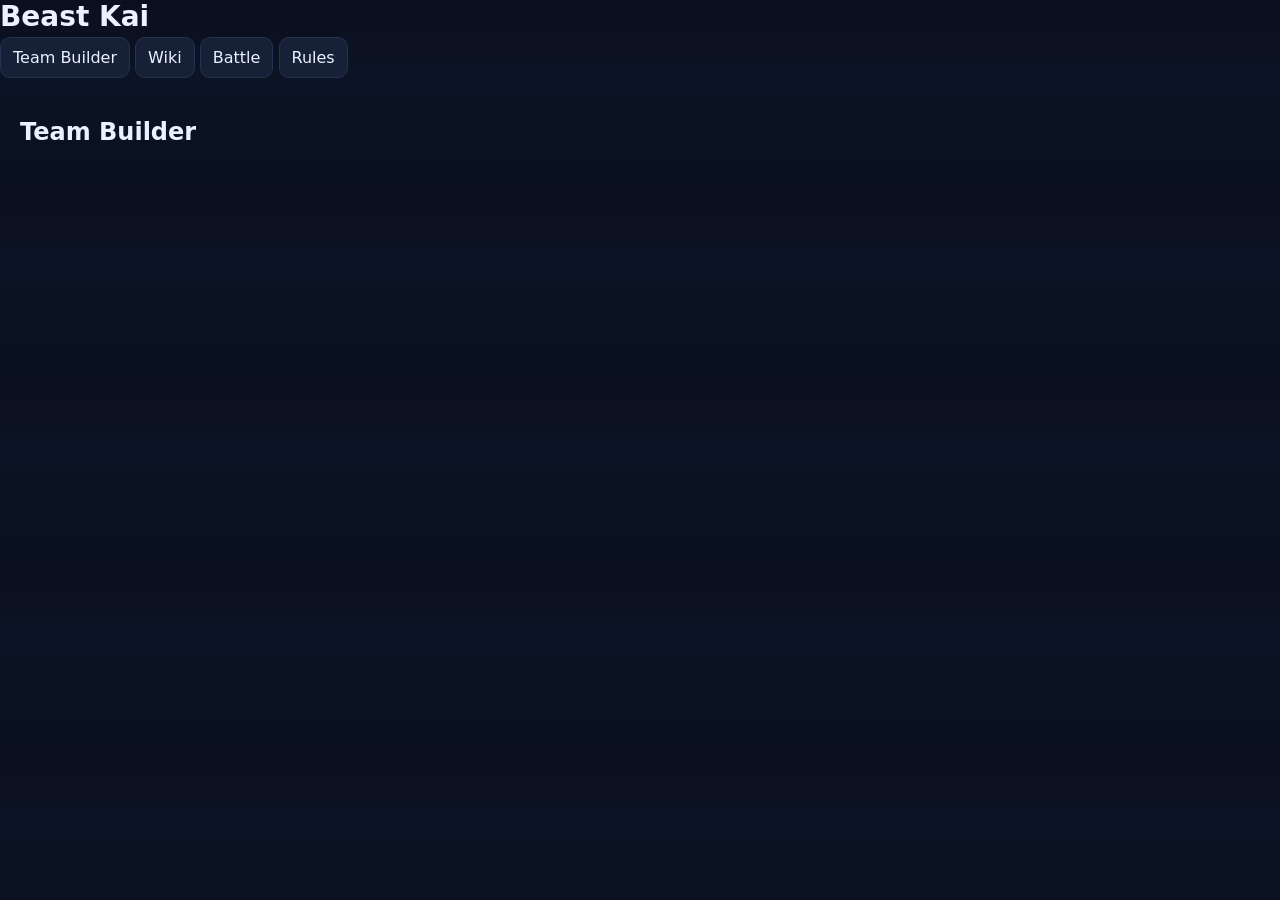
==== index.html @ a595a29f "Update index.html" ====
<!DOCTYPE html>
<html lang="en">
<head>
<meta charset="UTF-8">
<meta name="viewport" content="width=device-width, initial-scale=1.0">
<title>Beast Kai</title>

<link rel="stylesheet" href="styles.css">

</head>

<body>

<header>
<h1>Beast Kai</h1>

<nav>
<button data-tab="builder">Team Builder</button>
<button data-tab="wiki">Wiki</button>
<button data-tab="battle">Battle</button>
<button data-tab="rules">Rules</button>
</nav>

</header>

<main>

<section id="builder" class="tab">
<h2>Team Builder</h2>
<div id="builderContainer"></div>
</section>

<section id="wiki" class="tab" style="display:none;">
<h2>Wiki</h2>
<input id="wikiSearch" placeholder="Search beasts...">
<div id="wikiResults"></div>
</section>

<section id="battle" class="tab" style="display:none;">
<h2>Battle Simulator</h2>
<button id="startBattle">Start Battle</button>
<div id="battleBoard"></div>
<div id="battleLog"></div>
</section>

<section id="rules" class="tab" style="display:none;">
<h2>Game Rules</h2>
<p>Beast Kai uses permanent doubles battles.</p>
</section>

</main>

<script src="data_bundle.js"></script>
<script src="app.js"></script>

</body>
</html>
---- styles.css ----
:root{
  --bg:#0b1020;--panel:#11182b;--panel2:#162036;--text:#ebf1ff;--muted:#9fb0d2;--line:#253251;
  --accent:#6ea8ff;--good:#59d68f;--warn:#ffce6b;--bad:#ff7b7b;
}
*{box-sizing:border-box} body{margin:0;font-family:Inter,system-ui,Arial,sans-serif;background:linear-gradient(180deg,#0a0f1d,#0c1324 40%,#091120);color:var(--text)}
button,input,select,textarea{font:inherit}
.topbar{display:flex;justify-content:space-between;gap:16px;align-items:flex-start;padding:18px 20px;border-bottom:1px solid var(--line);background:rgba(6,10,20,.92);position:sticky;top:0;z-index:5;backdrop-filter:blur(10px)}
h1{margin:0 0 4px;font-size:28px}.subtitle{margin:0;color:var(--muted)}
.topbar-actions{display:flex;gap:8px;flex-wrap:wrap;justify-content:flex-end}
button,.segment{background:var(--panel2);color:var(--text);border:1px solid var(--line);border-radius:10px;padding:10px 12px;cursor:pointer}
button:hover,.segment:hover{border-color:var(--accent)}
.tabs{display:flex;gap:8px;padding:12px 20px;border-bottom:1px solid var(--line);background:#0d1426;position:sticky;top:84px;z-index:4}
.tab.active,.segment.active{background:var(--accent);color:#071121;border-color:transparent;font-weight:700}
main{padding:20px}.panel{display:none}.panel.active{display:block}
.builder-layout,.wiki-layout{display:grid;grid-template-columns:320px 1fr;gap:18px}.sidebar,.detail-card,.summary{background:var(--panel);border:1px solid var(--line);border-radius:16px;padding:16px}.search{width:100%;padding:10px 12px;border-radius:10px;border:1px solid var(--line);background:#0b1222;color:var(--text);margin:10px 0 12px}
.list{display:flex;flex-direction:column;gap:8px;max-height:70vh;overflow:auto;padding-right:2px}.list-item{padding:10px 12px;border:1px solid var(--line);border-radius:12px;background:#0d1527;cursor:pointer}.list-item:hover{border-color:var(--accent)}
.cards{display:grid;gap:16px}.two-col{grid-template-columns:repeat(2,minmax(0,1fr))}.slot-head{display:flex;justify-content:space-between;gap:12px;align-items:center;margin-bottom:12px}.slot-head h3{margin:0}.pill{display:inline-flex;align-items:center;padding:4px 8px;border-radius:999px;background:#0e1730;border:1px solid var(--line);font-size:12px;color:var(--muted);margin-right:6px;margin-bottom:6px}
.summary{margin-bottom:16px}.summary-grid,.sim-grid{display:grid;grid-template-columns:repeat(2,minmax(0,1fr));gap:16px}.metric{padding:12px;border-radius:12px;background:#0d1527;border:1px solid var(--line)}.metric strong{display:block;font-size:22px;margin-top:4px}
.field{margin-bottom:12px}.field label{display:block;font-size:13px;color:var(--muted);margin-bottom:6px}.field select,.field input,.field textarea{width:100%;padding:10px;border-radius:10px;background:#0b1222;color:var(--text);border:1px solid var(--line)}
.small{font-size:12px;color:var(--muted)} .ok{color:var(--good)} .warn{color:var(--warn)} .bad{color:var(--bad)}
.stat-grid{display:grid;grid-template-columns:repeat(4,minmax(0,1fr));gap:8px}.stat{padding:8px;border:1px solid var(--line);border-radius:10px;background:#0d1527;text-align:center}.stat b{display:block;font-size:12px;color:var(--muted)}
.detail-card h2,.detail-card h3{margin-top:0}.segmented{display:flex;gap:8px;flex-wrap:wrap;margin-bottom:10px}.wiki-layout .detail-card{min-height:70vh}
.table-wrap{overflow:auto} table{width:100%;border-collapse:collapse} th,td{padding:8px 10px;border-bottom:1px solid var(--line);text-align:center} th:first-child,td:first-child{text-align:left;position:sticky;left:0;background:var(--panel)}
.sim-toolbar{display:flex;gap:8px;flex-wrap:wrap;margin-bottom:16px}.battle-board{margin-top:16px}.hidden{display:none}
.arena{display:grid;grid-template-columns:1fr 1fr;gap:16px;margin-bottom:16px}.side{background:var(--panel);border:1px solid var(--line);border-radius:16px;padding:16px}.active-row,.bench-row{display:grid;grid-template-columns:repeat(2,minmax(0,1fr));gap:12px}.bench-row{margin-top:12px}
.combatant{padding:12px;border:1px solid var(--line);border-radius:14px;background:#0d1527}.combatant.fainted{opacity:.55}.hpbar{height:10px;border-radius:99px;background:#253251;overflow:hidden;margin:8px 0}.hpbar > span{display:block;height:100%;background:linear-gradient(90deg,#68eaa2,#f4d35e,#ff7070)}
.battle-log{max-height:420px;overflow:auto;display:flex;flex-direction:column;gap:8px}.log-entry{padding:8px 10px;background:#0d1527;border-radius:10px;border:1px solid var(--line)}
.action-box{padding:12px;border:1px solid var(--line);border-radius:12px;background:#0d1527;margin-bottom:12px}
.inline-grid{display:grid;grid-template-columns:1fr 1fr;gap:8px}
@media (max-width: 1080px){.builder-layout,.wiki-layout,.arena,.summary-grid,.sim-grid,.two-col{grid-template-columns:1fr}.tabs{top:118px}}
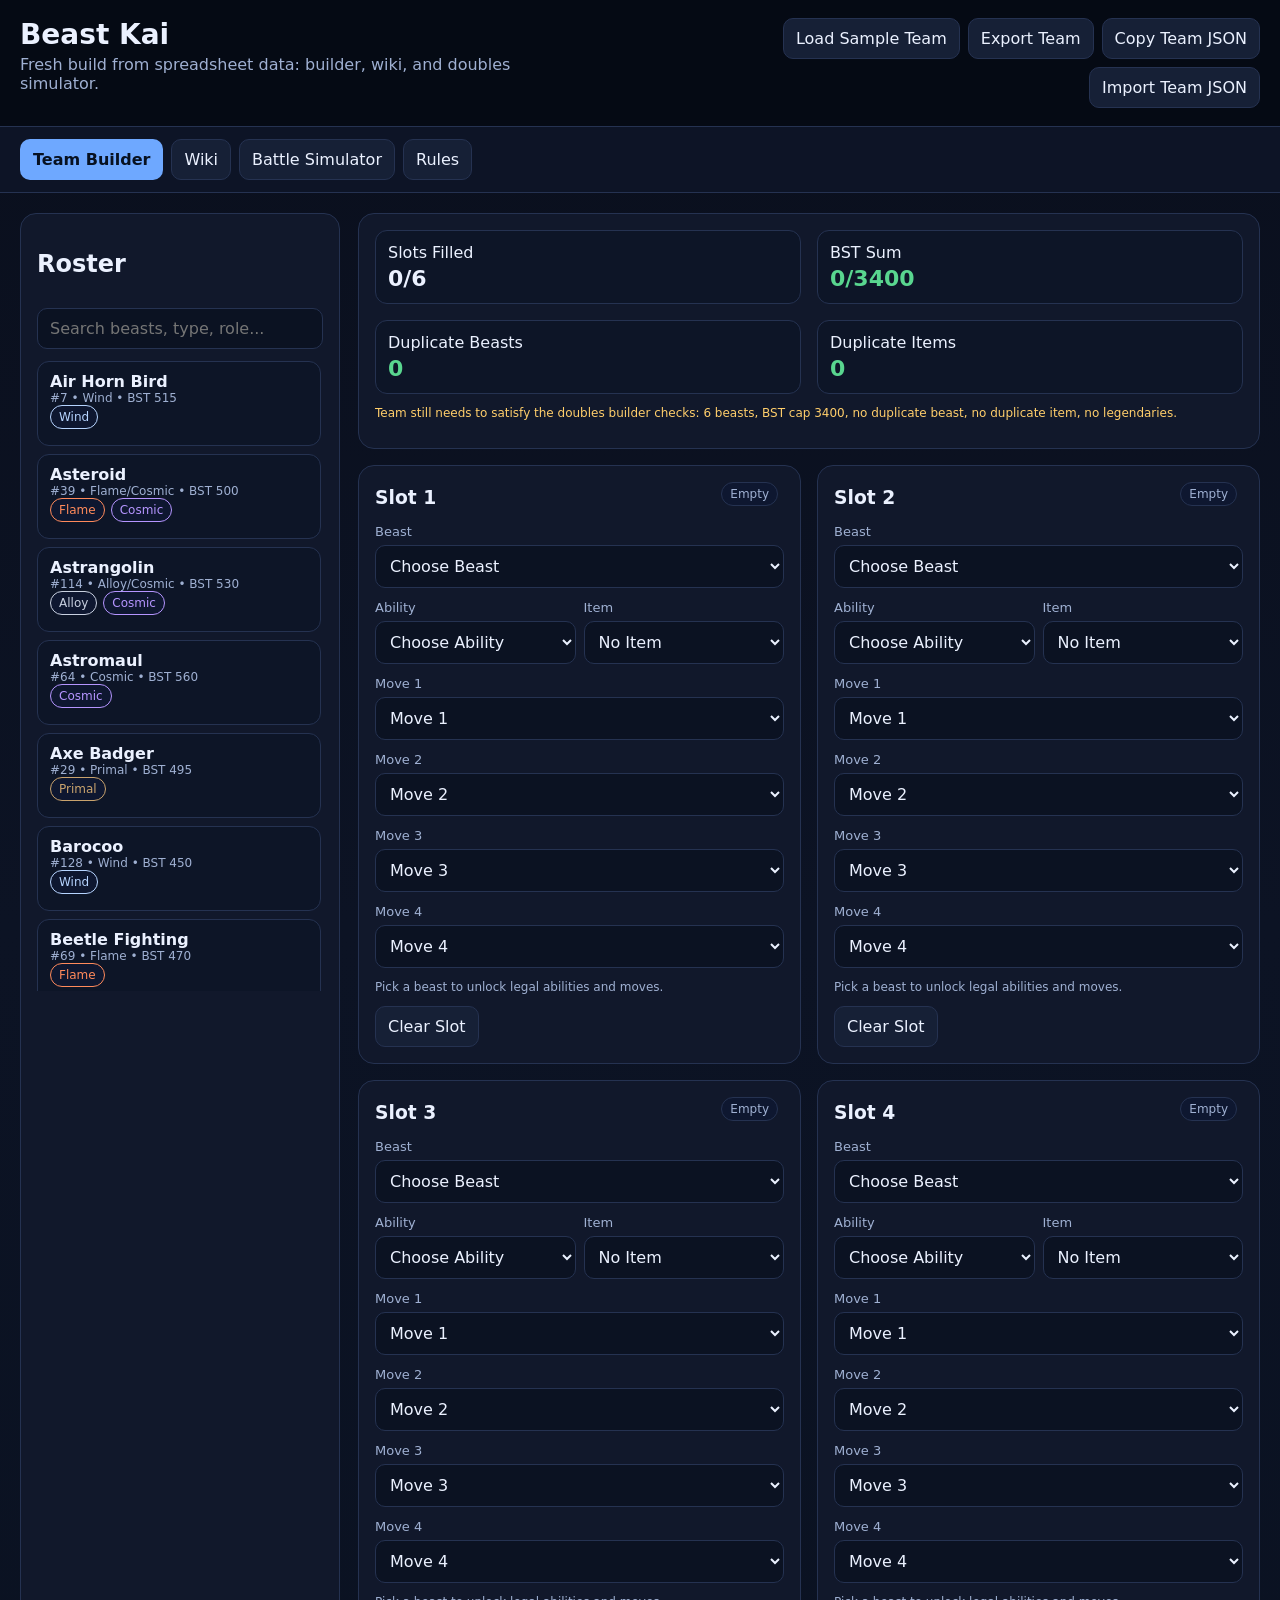
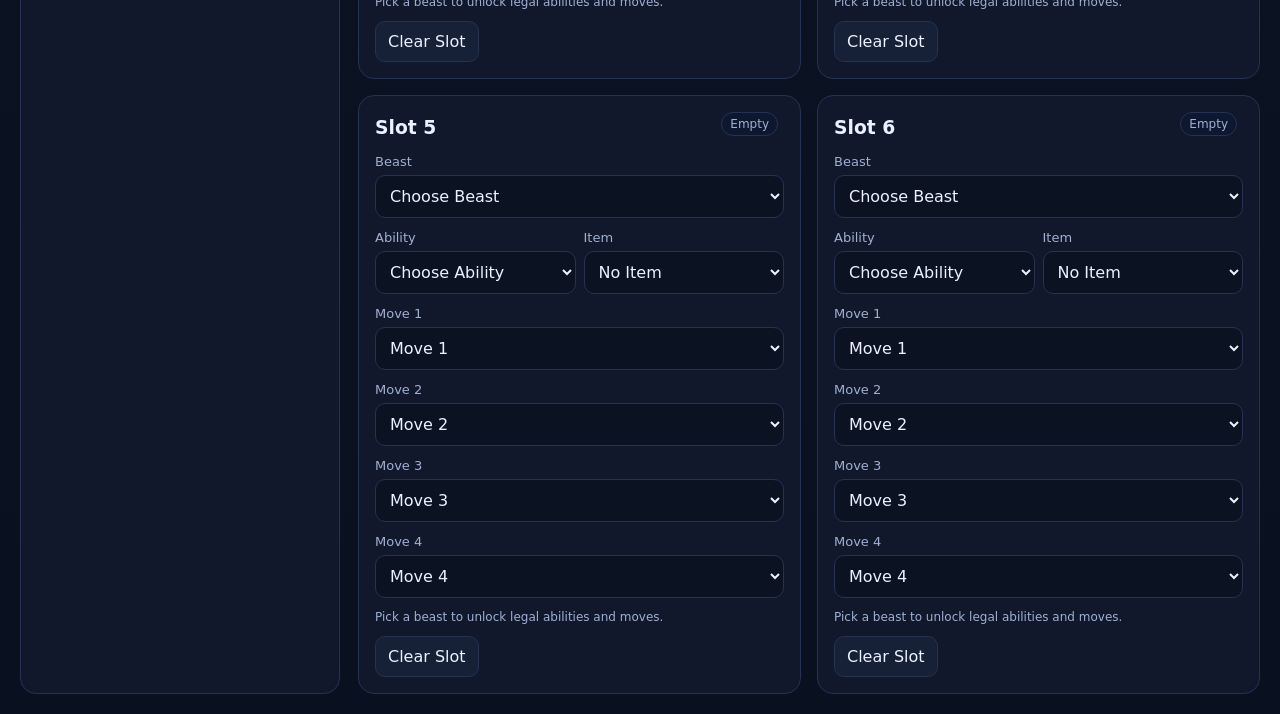
==== commit 259482e7: "Update index.html" ====
--- a/index.html
+++ b/index.html
@@ -1,57 +1,133 @@
-<!DOCTYPE html>
+<!doctype html>
 <html lang="en">
 <head>
-<meta charset="UTF-8">
-<meta name="viewport" content="width=device-width, initial-scale=1.0">
-<title>Beast Kai</title>
+  <meta charset="utf-8">
+  <meta name="viewport" content="width=device-width, initial-scale=1">
+  <title>Beast Kai</title>
+  <link rel="stylesheet" href="styles.css">
+</head>
+<body>
+  <header class="topbar">
+    <div>
+      <h1>Beast Kai</h1>
+      <p class="subtitle">Fresh build from spreadsheet data: builder, wiki, and doubles simulator.</p>
+    </div>
+    <div class="topbar-actions">
+      <button id="sampleTeamBtn">Load Sample Team</button>
+      <button id="exportTeamBtn">Export Team</button>
+      <button id="copyTeamBtn">Copy Team JSON</button>
+      <button id="importTeamBtn">Import Team JSON</button>
+    </div>
+  </header>
 
-<link rel="stylesheet" href="styles.css">
+  <nav class="tabs">
+    <button class="tab active" data-tab="builder">Team Builder</button>
+    <button class="tab" data-tab="wiki">Wiki</button>
+    <button class="tab" data-tab="sim">Battle Simulator</button>
+    <button class="tab" data-tab="rules">Rules</button>
+  </nav>
 
-</head>
+  <main>
+    <section id="builder" class="panel active">
+      <div class="builder-layout">
+        <aside class="sidebar">
+          <h2>Roster</h2>
+          <input id="builderSearch" class="search" placeholder="Search beasts, type, role...">
+          <div id="builderBeastList" class="list"></div>
+        </aside>
 
-<body>
+        <div class="content">
+          <div id="teamSummary" class="summary"></div>
+          <div id="teamSlots" class="cards two-col"></div>
+        </div>
+      </div>
+    </section>
 
-<header>
-<h1>Beast Kai</h1>
+    <section id="wiki" class="panel">
+      <div class="wiki-layout">
+        <aside class="sidebar">
+          <h2>Search Wiki</h2>
+          <input id="wikiSearch" class="search" placeholder="Search beasts, moves, abilities...">
+          <div class="segmented">
+            <button class="segment active" data-kind="all">All</button>
+            <button class="segment" data-kind="beast">Beasts</button>
+            <button class="segment" data-kind="move">Moves</button>
+            <button class="segment" data-kind="ability">Abilities</button>
+          </div>
+          <div id="wikiResults" class="list"></div>
+        </aside>
+        <article id="wikiDetail" class="detail-card"></article>
+      </div>
+    </section>
 
-<nav>
-<button data-tab="builder">Team Builder</button>
-<button data-tab="wiki">Wiki</button>
-<button data-tab="battle">Battle</button>
-<button data-tab="rules">Rules</button>
-</nav>
+    <section id="sim" class="panel">
+      <div class="sim-toolbar">
+        <button id="syncSimBtn">Use Builder Team</button>
+        <button id="randomEnemyBtn">Random Enemy Team</button>
+        <button id="startBattleBtn">Start Battle</button>
+      </div>
+      <div class="sim-grid">
+        <div class="detail-card">
+          <h2>Your Battle Team</h2>
+          <div id="playerBattlePicker"></div>
+        </div>
+        <div class="detail-card">
+          <h2>Enemy Battle Team</h2>
+          <div id="enemyBattlePicker"></div>
+        </div>
+      </div>
+      <div id="battleBoard" class="battle-board hidden">
+        <div class="arena">
+          <div class="side enemy">
+            <h3>Enemy</h3>
+            <div id="enemyActive" class="active-row"></div>
+            <div id="enemyBench" class="bench-row"></div>
+          </div>
+          <div class="side player">
+            <h3>You</h3>
+            <div id="playerActive" class="active-row"></div>
+            <div id="playerBench" class="bench-row"></div>
+          </div>
+        </div>
+        <div class="sim-grid actions-log">
+          <div class="detail-card">
+            <h2>Actions</h2>
+            <div id="battleActions"></div>
+          </div>
+          <div class="detail-card">
+            <h2>Battle Log</h2>
+            <div id="battleLog" class="battle-log"></div>
+          </div>
+        </div>
+      </div>
+    </section>
 
-</header>
+    <section id="rules" class="panel">
+      <div class="sim-grid">
+        <div class="detail-card">
+          <h2>Core Battle Rules</h2>
+          <div id="rulesList"></div>
+        </div>
+        <div class="detail-card">
+          <h2>Status + Terrain</h2>
+          <div id="statusTerrainList"></div>
+        </div>
+      </div>
+      <div class="detail-card">
+        <h2>Type Chart</h2>
+        <div class="table-wrap"><table id="typeChartTable"></table></div>
+      </div>
+    </section>
+  </main>
 
-<main>
+  <template id="teamSlotTemplate">
+    <section class="detail-card slot-card">
+      <div class="slot-head"></div>
+      <div class="slot-body"></div>
+    </section>
+  </template>
 
-<section id="builder" class="tab">
-<h2>Team Builder</h2>
-<div id="builderContainer"></div>
-</section>
-
-<section id="wiki" class="tab" style="display:none;">
-<h2>Wiki</h2>
-<input id="wikiSearch" placeholder="Search beasts...">
-<div id="wikiResults"></div>
-</section>
-
-<section id="battle" class="tab" style="display:none;">
-<h2>Battle Simulator</h2>
-<button id="startBattle">Start Battle</button>
-<div id="battleBoard"></div>
-<div id="battleLog"></div>
-</section>
-
-<section id="rules" class="tab" style="display:none;">
-<h2>Game Rules</h2>
-<p>Beast Kai uses permanent doubles battles.</p>
-</section>
-
-</main>
-
-<script src="data_bundle.js"></script>
-<script src="app.js"></script>
-
+  <script src="data_bundle.js"></script>
+  <script src="app.js"></script>
 </body>
 </html>
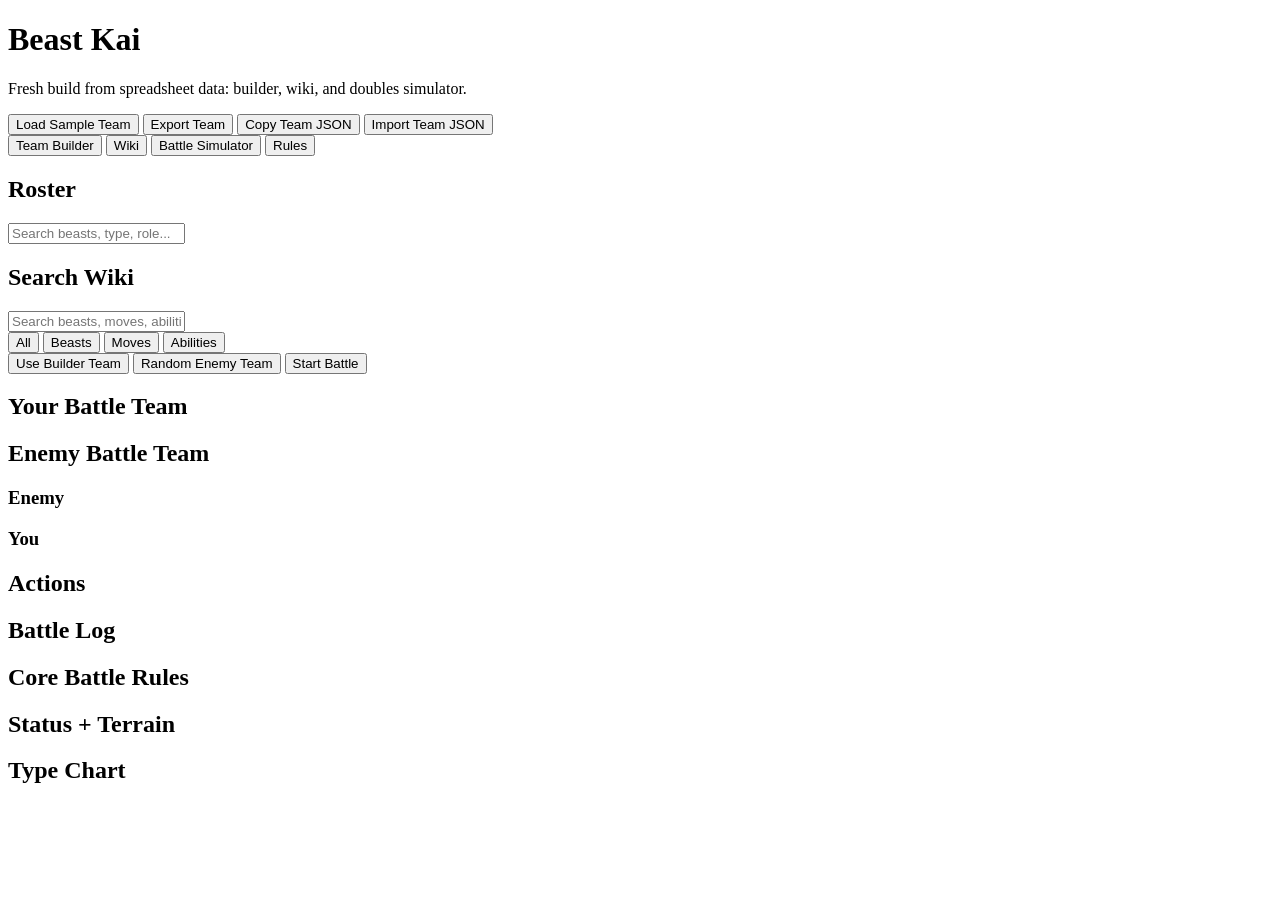
==== commit a423d97b: "Add files via upload" ====
--- a/index.html
+++ b/index.html
@@ -4,7 +4,7 @@
   <meta charset="utf-8">
   <meta name="viewport" content="width=device-width, initial-scale=1">
   <title>Beast Kai</title>
-  <link rel="stylesheet" href="styles.css">
+  <link rel="stylesheet" href="./assets/styles.css">
 </head>
 <body>
   <header class="topbar">
@@ -127,7 +127,7 @@
     </section>
   </template>
 
-  <script src="data_bundle.js"></script>
-  <script src="app.js"></script>
+  <script src="./assets/data_bundle.js"></script>
+  <script src="./assets/app.js"></script>
 </body>
 </html>
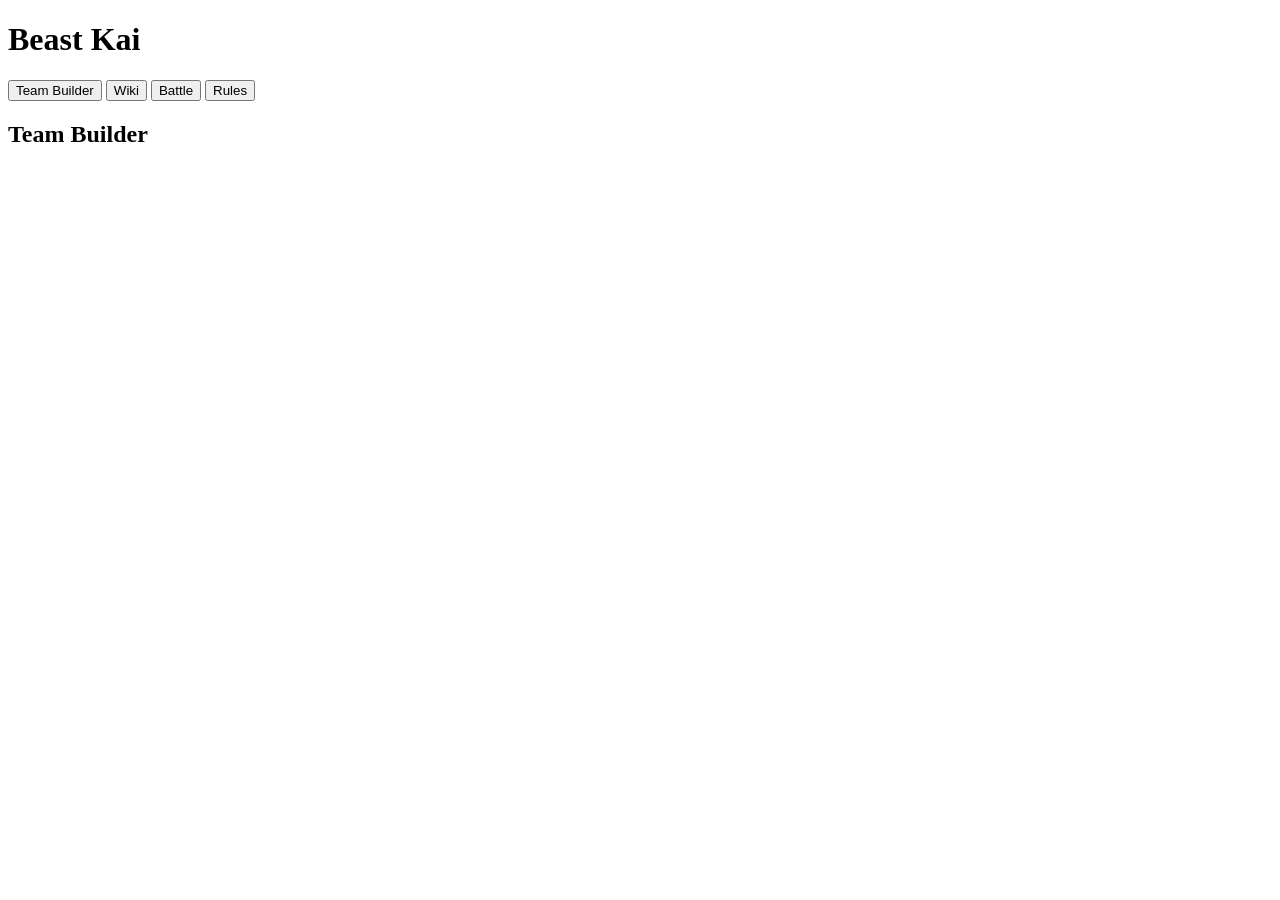
==== commit ab300a07: "Update index.html" ====
--- a/index.html
+++ b/index.html
@@ -1,133 +1,106 @@
-<!doctype html>
+<!DOCTYPE html>
 <html lang="en">
 <head>
-  <meta charset="utf-8">
-  <meta name="viewport" content="width=device-width, initial-scale=1">
-  <title>Beast Kai</title>
-  <link rel="stylesheet" href="./assets/styles.css">
+<meta charset="UTF-8">
+<meta name="viewport" content="width=device-width, initial-scale=1.0">
+<title>Beast Kai</title>
+
+<link rel="stylesheet" href="assets/styles.css">
+
 </head>
+
 <body>
-  <header class="topbar">
-    <div>
-      <h1>Beast Kai</h1>
-      <p class="subtitle">Fresh build from spreadsheet data: builder, wiki, and doubles simulator.</p>
-    </div>
-    <div class="topbar-actions">
-      <button id="sampleTeamBtn">Load Sample Team</button>
-      <button id="exportTeamBtn">Export Team</button>
-      <button id="copyTeamBtn">Copy Team JSON</button>
-      <button id="importTeamBtn">Import Team JSON</button>
-    </div>
-  </header>
 
-  <nav class="tabs">
-    <button class="tab active" data-tab="builder">Team Builder</button>
-    <button class="tab" data-tab="wiki">Wiki</button>
-    <button class="tab" data-tab="sim">Battle Simulator</button>
-    <button class="tab" data-tab="rules">Rules</button>
-  </nav>
+<header>
+<h1>Beast Kai</h1>
 
-  <main>
-    <section id="builder" class="panel active">
-      <div class="builder-layout">
-        <aside class="sidebar">
-          <h2>Roster</h2>
-          <input id="builderSearch" class="search" placeholder="Search beasts, type, role...">
-          <div id="builderBeastList" class="list"></div>
-        </aside>
+<nav>
+<button data-tab="builder">Team Builder</button>
+<button data-tab="wiki">Wiki</button>
+<button data-tab="battle">Battle</button>
+<button data-tab="rules">Rules</button>
+</nav>
 
-        <div class="content">
-          <div id="teamSummary" class="summary"></div>
-          <div id="teamSlots" class="cards two-col"></div>
-        </div>
-      </div>
-    </section>
+</header>
 
-    <section id="wiki" class="panel">
-      <div class="wiki-layout">
-        <aside class="sidebar">
-          <h2>Search Wiki</h2>
-          <input id="wikiSearch" class="search" placeholder="Search beasts, moves, abilities...">
-          <div class="segmented">
-            <button class="segment active" data-kind="all">All</button>
-            <button class="segment" data-kind="beast">Beasts</button>
-            <button class="segment" data-kind="move">Moves</button>
-            <button class="segment" data-kind="ability">Abilities</button>
-          </div>
-          <div id="wikiResults" class="list"></div>
-        </aside>
-        <article id="wikiDetail" class="detail-card"></article>
-      </div>
-    </section>
+<main>
 
-    <section id="sim" class="panel">
-      <div class="sim-toolbar">
-        <button id="syncSimBtn">Use Builder Team</button>
-        <button id="randomEnemyBtn">Random Enemy Team</button>
-        <button id="startBattleBtn">Start Battle</button>
-      </div>
-      <div class="sim-grid">
-        <div class="detail-card">
-          <h2>Your Battle Team</h2>
-          <div id="playerBattlePicker"></div>
-        </div>
-        <div class="detail-card">
-          <h2>Enemy Battle Team</h2>
-          <div id="enemyBattlePicker"></div>
-        </div>
-      </div>
-      <div id="battleBoard" class="battle-board hidden">
-        <div class="arena">
-          <div class="side enemy">
-            <h3>Enemy</h3>
-            <div id="enemyActive" class="active-row"></div>
-            <div id="enemyBench" class="bench-row"></div>
-          </div>
-          <div class="side player">
-            <h3>You</h3>
-            <div id="playerActive" class="active-row"></div>
-            <div id="playerBench" class="bench-row"></div>
-          </div>
-        </div>
-        <div class="sim-grid actions-log">
-          <div class="detail-card">
-            <h2>Actions</h2>
-            <div id="battleActions"></div>
-          </div>
-          <div class="detail-card">
-            <h2>Battle Log</h2>
-            <div id="battleLog" class="battle-log"></div>
-          </div>
-        </div>
-      </div>
-    </section>
+<!-- TEAM BUILDER -->
+<section id="builder" class="tab">
+<h2>Team Builder</h2>
+<div id="builderContainer"></div>
+</section>
 
-    <section id="rules" class="panel">
-      <div class="sim-grid">
-        <div class="detail-card">
-          <h2>Core Battle Rules</h2>
-          <div id="rulesList"></div>
-        </div>
-        <div class="detail-card">
-          <h2>Status + Terrain</h2>
-          <div id="statusTerrainList"></div>
-        </div>
-      </div>
-      <div class="detail-card">
-        <h2>Type Chart</h2>
-        <div class="table-wrap"><table id="typeChartTable"></table></div>
-      </div>
-    </section>
-  </main>
+<!-- WIKI -->
+<section id="wiki" class="tab" style="display:none;">
+<h2>Wiki</h2>
+<input id="wikiSearch" placeholder="Search beasts...">
+<div id="wikiResults"></div>
+</section>
 
-  <template id="teamSlotTemplate">
-    <section class="detail-card slot-card">
-      <div class="slot-head"></div>
-      <div class="slot-body"></div>
-    </section>
-  </template>
+<!-- BATTLE -->
+<section id="battle" class="tab" style="display:none;">
+<h2>Battle Simulator</h2>
+<button id="startBattle">Start Battle</button>
 
-  <script src="./assets/data_bundle.js"></script>
-  <script src="./assets/app.js"></script>
+<div id="battleBoard"></div>
+
+<div id="battleControls">
+<button id="attackBtn">Attack</button>
+<button id="swapBtn">Swap</button>
+<button id="blockBtn">Block</button>
+</div>
+
+<div id="battleLog"></div>
+</section>
+
+<!-- RULES -->
+<section id="rules" class="tab" style="display:none;">
+<h2>Rules</h2>
+
+<p><strong>Battle Format:</strong> Double Battles</p>
+<p><strong>Level:</strong> 50</p>
+
+<h3>HP Formula</h3>
+<p>HP = 100 + (Health Stat × 3)</p>
+
+<h3>Damage Formula</h3>
+<p>
+Damage = ((((24 + Level) × Move Power × Atk Stat) / (32 × Def Stat)) + 8)
+× Targets × Weather × STAB × Type × Other × Random
+</p>
+
+<h3>Accuracy</h3>
+<ul>
+<li>AC ≥ 110 → always hits</li>
+<li>Otherwise: Move AC × (100 / Target Evasion)</li>
+<li>Min 35% / Max 100%</li>
+</ul>
+
+<h3>Core Mechanics</h3>
+<ul>
+<li>Blocking reduces damage (not negates)</li>
+<li>Switching happens at end of turn</li>
+<li>Terrains override each other</li>
+<li>Dual-type moves multiply effectiveness (max 4×)</li>
+</ul>
+
+</section>
+
+</main>
+
+<script src="assets/data_bundle.js"></script>
+<script src="assets/app.js"></script>
+
+<script>
+// Tab switching
+document.querySelectorAll("nav button").forEach(btn => {
+  btn.addEventListener("click", () => {
+    document.querySelectorAll(".tab").forEach(tab => tab.style.display = "none");
+    document.getElementById(btn.dataset.tab).style.display = "block";
+  });
+});
+</script>
+
 </body>
 </html>
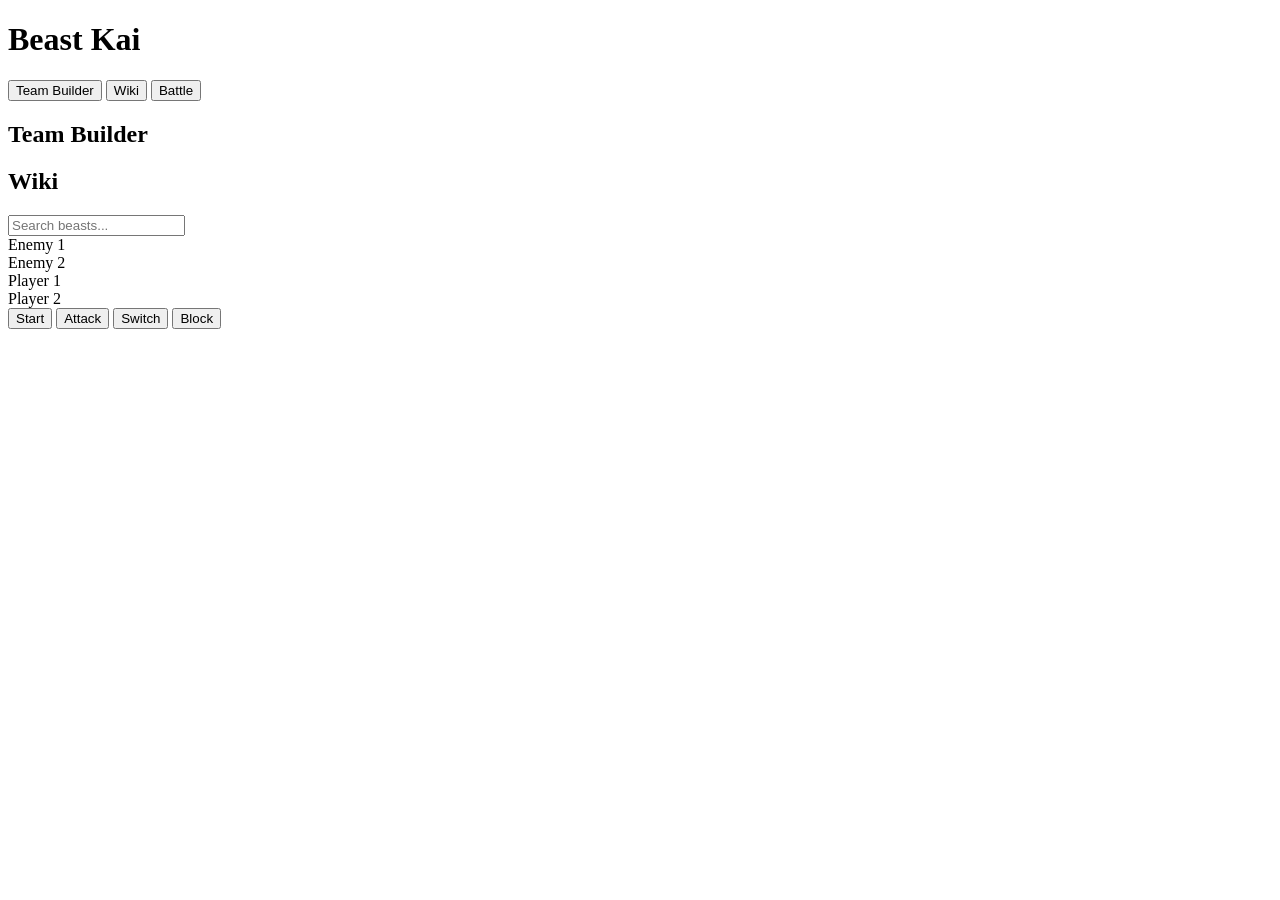
==== commit 73662c41: "Update index.html" ====
--- a/index.html
+++ b/index.html
@@ -11,94 +11,88 @@
 
 <body>
 
-<header>
-<h1>Beast Kai</h1>
+<div class="app">
 
-<nav>
-<button data-tab="builder">Team Builder</button>
-<button data-tab="wiki">Wiki</button>
-<button data-tab="battle">Battle</button>
-<button data-tab="rules">Rules</button>
-</nav>
-
+<header class="topbar">
+  <h1>Beast Kai</h1>
 </header>
 
-<main>
+<div class="layout">
 
-<!-- TEAM BUILDER -->
+<!-- LEFT PANEL -->
+<div class="sidebar">
+  <button data-tab="builder">Team Builder</button>
+  <button data-tab="wiki">Wiki</button>
+  <button data-tab="battle">Battle</button>
+</div>
+
+<!-- MAIN PANEL -->
+<div class="main">
+
+<!-- BUILDER -->
 <section id="builder" class="tab">
-<h2>Team Builder</h2>
-<div id="builderContainer"></div>
+  <h2>Team Builder</h2>
+  <div id="builderContainer"></div>
 </section>
 
 <!-- WIKI -->
-<section id="wiki" class="tab" style="display:none;">
-<h2>Wiki</h2>
-<input id="wikiSearch" placeholder="Search beasts...">
-<div id="wikiResults"></div>
+<section id="wiki" class="tab hidden">
+  <h2>Wiki</h2>
+  <input id="wikiSearch" placeholder="Search beasts...">
+  <div id="wikiResults"></div>
 </section>
 
 <!-- BATTLE -->
-<section id="battle" class="tab" style="display:none;">
-<h2>Battle Simulator</h2>
-<button id="startBattle">Start Battle</button>
+<section id="battle" class="tab hidden">
 
-<div id="battleBoard"></div>
+<div class="battle-layout">
 
-<div id="battleControls">
-<button id="attackBtn">Attack</button>
-<button id="swapBtn">Swap</button>
-<button id="blockBtn">Block</button>
+  <!-- FIELD -->
+  <div class="battlefield">
+
+    <div class="side enemy">
+      <div class="beast-slot">Enemy 1</div>
+      <div class="beast-slot">Enemy 2</div>
+    </div>
+
+    <div class="side player">
+      <div class="beast-slot">Player 1</div>
+      <div class="beast-slot">Player 2</div>
+    </div>
+
+  </div>
+
+  <!-- RIGHT PANEL -->
+  <div class="battle-ui">
+
+    <div class="controls">
+      <button id="startBattle">Start</button>
+      <button id="attackBtn">Attack</button>
+      <button id="swapBtn">Switch</button>
+      <button id="blockBtn">Block</button>
+    </div>
+
+    <div id="battleLog" class="log"></div>
+
+  </div>
+
 </div>
-
-<div id="battleLog"></div>
-</section>
-
-<!-- RULES -->
-<section id="rules" class="tab" style="display:none;">
-<h2>Rules</h2>
-
-<p><strong>Battle Format:</strong> Double Battles</p>
-<p><strong>Level:</strong> 50</p>
-
-<h3>HP Formula</h3>
-<p>HP = 100 + (Health Stat × 3)</p>
-
-<h3>Damage Formula</h3>
-<p>
-Damage = ((((24 + Level) × Move Power × Atk Stat) / (32 × Def Stat)) + 8)
-× Targets × Weather × STAB × Type × Other × Random
-</p>
-
-<h3>Accuracy</h3>
-<ul>
-<li>AC ≥ 110 → always hits</li>
-<li>Otherwise: Move AC × (100 / Target Evasion)</li>
-<li>Min 35% / Max 100%</li>
-</ul>
-
-<h3>Core Mechanics</h3>
-<ul>
-<li>Blocking reduces damage (not negates)</li>
-<li>Switching happens at end of turn</li>
-<li>Terrains override each other</li>
-<li>Dual-type moves multiply effectiveness (max 4×)</li>
-</ul>
 
 </section>
 
-</main>
+</div>
+</div>
+</div>
 
 <script src="assets/data_bundle.js"></script>
 <script src="assets/app.js"></script>
 
 <script>
-// Tab switching
-document.querySelectorAll("nav button").forEach(btn => {
-  btn.addEventListener("click", () => {
-    document.querySelectorAll(".tab").forEach(tab => tab.style.display = "none");
-    document.getElementById(btn.dataset.tab).style.display = "block";
-  });
+document.querySelectorAll(".sidebar button").forEach(btn => {
+  btn.onclick = () => {
+    document.querySelectorAll(".tab").forEach(t => t.classList.add("hidden"));
+    document.getElementById(btn.dataset.tab).classList.remove("hidden");
+  };
 });
 </script>
 
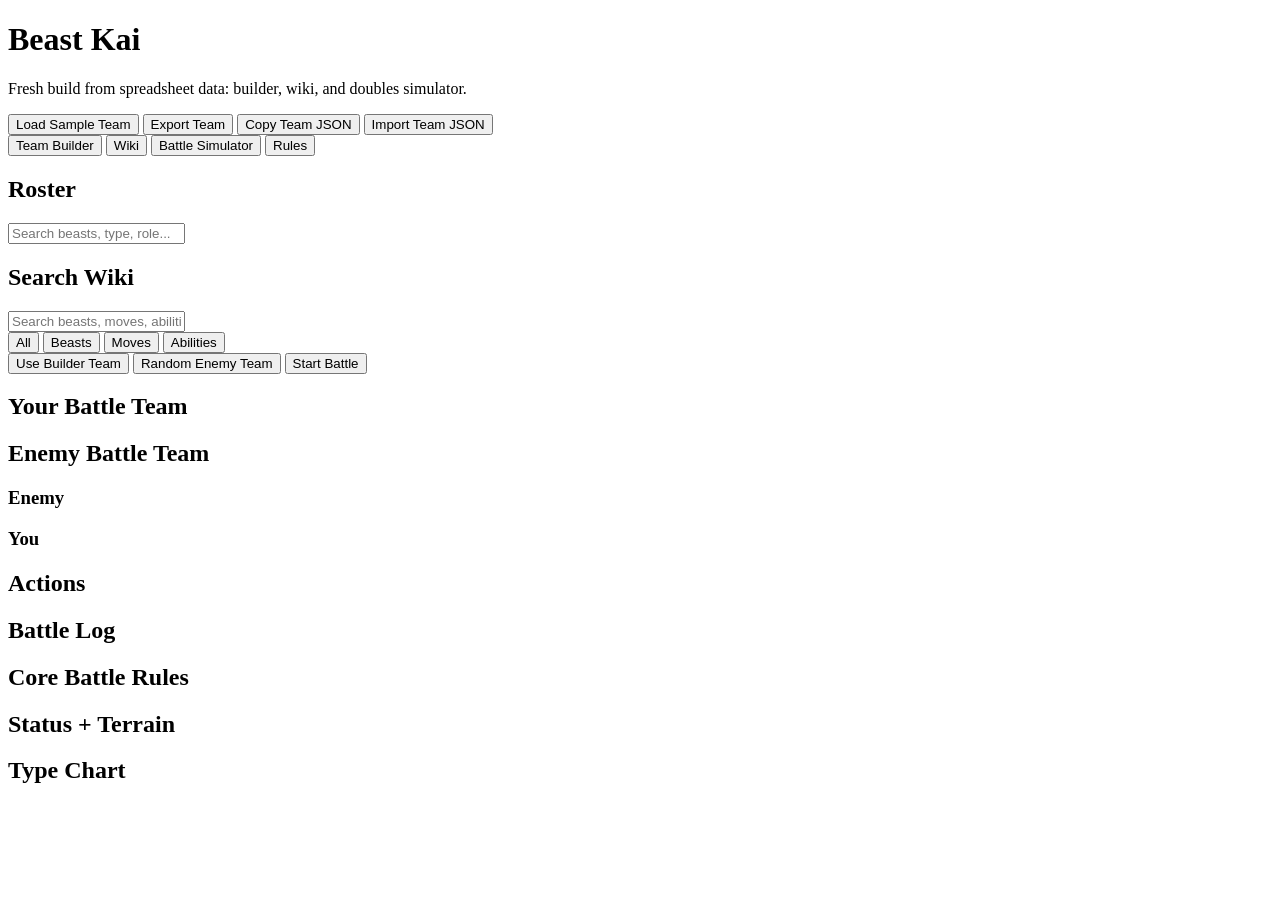
==== commit 24e216ab: "Add files via upload" ====
--- a/index.html
+++ b/index.html
@@ -1,100 +1,133 @@
-<!DOCTYPE html>
+<!doctype html>
 <html lang="en">
 <head>
-<meta charset="UTF-8">
-<meta name="viewport" content="width=device-width, initial-scale=1.0">
-<title>Beast Kai</title>
+  <meta charset="utf-8">
+  <meta name="viewport" content="width=device-width, initial-scale=1">
+  <title>Beast Kai</title>
+  <link rel="stylesheet" href="assets/styles.css">
+</head>
+<body>
+  <header class="topbar">
+    <div>
+      <h1>Beast Kai</h1>
+      <p class="subtitle">Fresh build from spreadsheet data: builder, wiki, and doubles simulator.</p>
+    </div>
+    <div class="topbar-actions">
+      <button id="sampleTeamBtn">Load Sample Team</button>
+      <button id="exportTeamBtn">Export Team</button>
+      <button id="copyTeamBtn">Copy Team JSON</button>
+      <button id="importTeamBtn">Import Team JSON</button>
+    </div>
+  </header>
 
-<link rel="stylesheet" href="assets/styles.css">
+  <nav class="tabs">
+    <button class="tab active" data-tab="builder">Team Builder</button>
+    <button class="tab" data-tab="wiki">Wiki</button>
+    <button class="tab" data-tab="sim">Battle Simulator</button>
+    <button class="tab" data-tab="rules">Rules</button>
+  </nav>
 
-</head>
+  <main>
+    <section id="builder" class="panel active">
+      <div class="builder-layout">
+        <aside class="sidebar">
+          <h2>Roster</h2>
+          <input id="builderSearch" class="search" placeholder="Search beasts, type, role...">
+          <div id="builderBeastList" class="list"></div>
+        </aside>
 
-<body>
+        <div class="content">
+          <div id="teamSummary" class="summary"></div>
+          <div id="teamSlots" class="cards two-col"></div>
+        </div>
+      </div>
+    </section>
 
-<div class="app">
+    <section id="wiki" class="panel">
+      <div class="wiki-layout">
+        <aside class="sidebar">
+          <h2>Search Wiki</h2>
+          <input id="wikiSearch" class="search" placeholder="Search beasts, moves, abilities...">
+          <div class="segmented">
+            <button class="segment active" data-kind="all">All</button>
+            <button class="segment" data-kind="beast">Beasts</button>
+            <button class="segment" data-kind="move">Moves</button>
+            <button class="segment" data-kind="ability">Abilities</button>
+          </div>
+          <div id="wikiResults" class="list"></div>
+        </aside>
+        <article id="wikiDetail" class="detail-card"></article>
+      </div>
+    </section>
 
-<header class="topbar">
-  <h1>Beast Kai</h1>
-</header>
+    <section id="sim" class="panel">
+      <div class="sim-toolbar">
+        <button id="syncSimBtn">Use Builder Team</button>
+        <button id="randomEnemyBtn">Random Enemy Team</button>
+        <button id="startBattleBtn">Start Battle</button>
+      </div>
+      <div class="sim-grid">
+        <div class="detail-card">
+          <h2>Your Battle Team</h2>
+          <div id="playerBattlePicker"></div>
+        </div>
+        <div class="detail-card">
+          <h2>Enemy Battle Team</h2>
+          <div id="enemyBattlePicker"></div>
+        </div>
+      </div>
+      <div id="battleBoard" class="battle-board hidden">
+        <div class="arena">
+          <div class="side enemy">
+            <h3>Enemy</h3>
+            <div id="enemyActive" class="active-row"></div>
+            <div id="enemyBench" class="bench-row"></div>
+          </div>
+          <div class="side player">
+            <h3>You</h3>
+            <div id="playerActive" class="active-row"></div>
+            <div id="playerBench" class="bench-row"></div>
+          </div>
+        </div>
+        <div class="sim-grid actions-log">
+          <div class="detail-card">
+            <h2>Actions</h2>
+            <div id="battleActions"></div>
+          </div>
+          <div class="detail-card">
+            <h2>Battle Log</h2>
+            <div id="battleLog" class="battle-log"></div>
+          </div>
+        </div>
+      </div>
+    </section>
 
-<div class="layout">
+    <section id="rules" class="panel">
+      <div class="sim-grid">
+        <div class="detail-card">
+          <h2>Core Battle Rules</h2>
+          <div id="rulesList"></div>
+        </div>
+        <div class="detail-card">
+          <h2>Status + Terrain</h2>
+          <div id="statusTerrainList"></div>
+        </div>
+      </div>
+      <div class="detail-card">
+        <h2>Type Chart</h2>
+        <div class="table-wrap"><table id="typeChartTable"></table></div>
+      </div>
+    </section>
+  </main>
 
-<!-- LEFT PANEL -->
-<div class="sidebar">
-  <button data-tab="builder">Team Builder</button>
-  <button data-tab="wiki">Wiki</button>
-  <button data-tab="battle">Battle</button>
-</div>
+  <template id="teamSlotTemplate">
+    <section class="detail-card slot-card">
+      <div class="slot-head"></div>
+      <div class="slot-body"></div>
+    </section>
+  </template>
 
-<!-- MAIN PANEL -->
-<div class="main">
-
-<!-- BUILDER -->
-<section id="builder" class="tab">
-  <h2>Team Builder</h2>
-  <div id="builderContainer"></div>
-</section>
-
-<!-- WIKI -->
-<section id="wiki" class="tab hidden">
-  <h2>Wiki</h2>
-  <input id="wikiSearch" placeholder="Search beasts...">
-  <div id="wikiResults"></div>
-</section>
-
-<!-- BATTLE -->
-<section id="battle" class="tab hidden">
-
-<div class="battle-layout">
-
-  <!-- FIELD -->
-  <div class="battlefield">
-
-    <div class="side enemy">
-      <div class="beast-slot">Enemy 1</div>
-      <div class="beast-slot">Enemy 2</div>
-    </div>
-
-    <div class="side player">
-      <div class="beast-slot">Player 1</div>
-      <div class="beast-slot">Player 2</div>
-    </div>
-
-  </div>
-
-  <!-- RIGHT PANEL -->
-  <div class="battle-ui">
-
-    <div class="controls">
-      <button id="startBattle">Start</button>
-      <button id="attackBtn">Attack</button>
-      <button id="swapBtn">Switch</button>
-      <button id="blockBtn">Block</button>
-    </div>
-
-    <div id="battleLog" class="log"></div>
-
-  </div>
-
-</div>
-
-</section>
-
-</div>
-</div>
-</div>
-
-<script src="assets/data_bundle.js"></script>
-<script src="assets/app.js"></script>
-
-<script>
-document.querySelectorAll(".sidebar button").forEach(btn => {
-  btn.onclick = () => {
-    document.querySelectorAll(".tab").forEach(t => t.classList.add("hidden"));
-    document.getElementById(btn.dataset.tab).classList.remove("hidden");
-  };
-});
-</script>
-
+  <script src="assets/data_bundle.js"></script>
+  <script src="assets/app.js"></script>
 </body>
 </html>
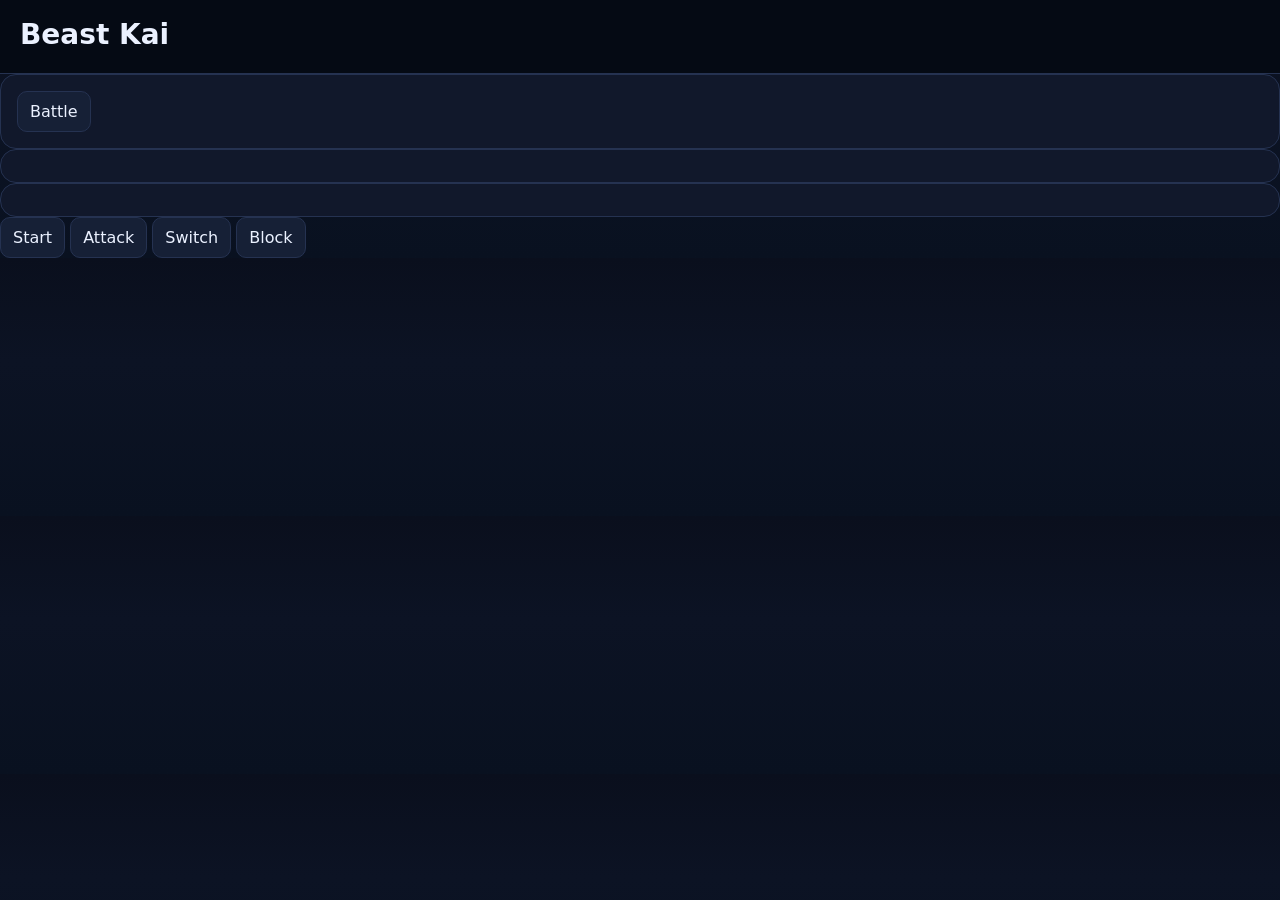
==== commit b15afa7c: "Update index.html" ====
--- a/index.html
+++ b/index.html
@@ -1,133 +1,74 @@
-<!doctype html>
+<!DOCTYPE html>
 <html lang="en">
 <head>
-  <meta charset="utf-8">
-  <meta name="viewport" content="width=device-width, initial-scale=1">
-  <title>Beast Kai</title>
-  <link rel="stylesheet" href="assets/styles.css">
+<meta charset="UTF-8">
+<meta name="viewport" content="width=device-width, initial-scale=1.0">
+<title>Beast Kai</title>
+
+<link rel="stylesheet" href="styles.css">
 </head>
+
 <body>
-  <header class="topbar">
-    <div>
-      <h1>Beast Kai</h1>
-      <p class="subtitle">Fresh build from spreadsheet data: builder, wiki, and doubles simulator.</p>
+
+<div class="app">
+
+<header class="topbar">
+  <h1>Beast Kai</h1>
+</header>
+
+<div class="layout">
+
+<!-- LEFT PANEL -->
+<div class="sidebar">
+  <button data-tab="battle">Battle</button>
+</div>
+
+<!-- MAIN -->
+<div class="main">
+
+<section id="battle" class="tab">
+
+<div class="battle-layout">
+
+  <!-- FIELD -->
+  <div class="battlefield">
+
+    <div class="side enemy">
+      <div id="enemy1" class="beast-slot"></div>
+      <div id="enemy2" class="beast-slot"></div>
     </div>
-    <div class="topbar-actions">
-      <button id="sampleTeamBtn">Load Sample Team</button>
-      <button id="exportTeamBtn">Export Team</button>
-      <button id="copyTeamBtn">Copy Team JSON</button>
-      <button id="importTeamBtn">Import Team JSON</button>
+
+    <div class="side player">
+      <div id="player1" class="beast-slot"></div>
+      <div id="player2" class="beast-slot"></div>
     </div>
-  </header>
 
-  <nav class="tabs">
-    <button class="tab active" data-tab="builder">Team Builder</button>
-    <button class="tab" data-tab="wiki">Wiki</button>
-    <button class="tab" data-tab="sim">Battle Simulator</button>
-    <button class="tab" data-tab="rules">Rules</button>
-  </nav>
+  </div>
 
-  <main>
-    <section id="builder" class="panel active">
-      <div class="builder-layout">
-        <aside class="sidebar">
-          <h2>Roster</h2>
-          <input id="builderSearch" class="search" placeholder="Search beasts, type, role...">
-          <div id="builderBeastList" class="list"></div>
-        </aside>
+  <!-- RIGHT PANEL -->
+  <div class="battle-ui">
 
-        <div class="content">
-          <div id="teamSummary" class="summary"></div>
-          <div id="teamSlots" class="cards two-col"></div>
-        </div>
-      </div>
-    </section>
+    <div class="controls">
+      <button id="startBattle">Start</button>
+      <button id="attackBtn">Attack</button>
+      <button id="swapBtn">Switch</button>
+      <button id="blockBtn">Block</button>
+    </div>
 
-    <section id="wiki" class="panel">
-      <div class="wiki-layout">
-        <aside class="sidebar">
-          <h2>Search Wiki</h2>
-          <input id="wikiSearch" class="search" placeholder="Search beasts, moves, abilities...">
-          <div class="segmented">
-            <button class="segment active" data-kind="all">All</button>
-            <button class="segment" data-kind="beast">Beasts</button>
-            <button class="segment" data-kind="move">Moves</button>
-            <button class="segment" data-kind="ability">Abilities</button>
-          </div>
-          <div id="wikiResults" class="list"></div>
-        </aside>
-        <article id="wikiDetail" class="detail-card"></article>
-      </div>
-    </section>
+    <div id="battleLog" class="log"></div>
 
-    <section id="sim" class="panel">
-      <div class="sim-toolbar">
-        <button id="syncSimBtn">Use Builder Team</button>
-        <button id="randomEnemyBtn">Random Enemy Team</button>
-        <button id="startBattleBtn">Start Battle</button>
-      </div>
-      <div class="sim-grid">
-        <div class="detail-card">
-          <h2>Your Battle Team</h2>
-          <div id="playerBattlePicker"></div>
-        </div>
-        <div class="detail-card">
-          <h2>Enemy Battle Team</h2>
-          <div id="enemyBattlePicker"></div>
-        </div>
-      </div>
-      <div id="battleBoard" class="battle-board hidden">
-        <div class="arena">
-          <div class="side enemy">
-            <h3>Enemy</h3>
-            <div id="enemyActive" class="active-row"></div>
-            <div id="enemyBench" class="bench-row"></div>
-          </div>
-          <div class="side player">
-            <h3>You</h3>
-            <div id="playerActive" class="active-row"></div>
-            <div id="playerBench" class="bench-row"></div>
-          </div>
-        </div>
-        <div class="sim-grid actions-log">
-          <div class="detail-card">
-            <h2>Actions</h2>
-            <div id="battleActions"></div>
-          </div>
-          <div class="detail-card">
-            <h2>Battle Log</h2>
-            <div id="battleLog" class="battle-log"></div>
-          </div>
-        </div>
-      </div>
-    </section>
+  </div>
 
-    <section id="rules" class="panel">
-      <div class="sim-grid">
-        <div class="detail-card">
-          <h2>Core Battle Rules</h2>
-          <div id="rulesList"></div>
-        </div>
-        <div class="detail-card">
-          <h2>Status + Terrain</h2>
-          <div id="statusTerrainList"></div>
-        </div>
-      </div>
-      <div class="detail-card">
-        <h2>Type Chart</h2>
-        <div class="table-wrap"><table id="typeChartTable"></table></div>
-      </div>
-    </section>
-  </main>
+</div>
 
-  <template id="teamSlotTemplate">
-    <section class="detail-card slot-card">
-      <div class="slot-head"></div>
-      <div class="slot-body"></div>
-    </section>
-  </template>
+</section>
 
-  <script src="assets/data_bundle.js"></script>
-  <script src="assets/app.js"></script>
+</div>
+</div>
+</div>
+
+<script src="data_bundle.js"></script>
+<script src="app.js"></script>
+
 </body>
 </html>
--- a/styles.css
+++ b/styles.css
@@ -0,0 +1,30 @@
+:root{
+  --bg:#0b1020;--panel:#11182b;--panel2:#162036;--text:#ebf1ff;--muted:#9fb0d2;--line:#253251;
+  --accent:#6ea8ff;--good:#59d68f;--warn:#ffce6b;--bad:#ff7b7b;
+}
+*{box-sizing:border-box} body{margin:0;font-family:Inter,system-ui,Arial,sans-serif;background:linear-gradient(180deg,#0a0f1d,#0c1324 40%,#091120);color:var(--text)}
+button,input,select,textarea{font:inherit}
+.topbar{display:flex;justify-content:space-between;gap:16px;align-items:flex-start;padding:18px 20px;border-bottom:1px solid var(--line);background:rgba(6,10,20,.92);position:sticky;top:0;z-index:5;backdrop-filter:blur(10px)}
+h1{margin:0 0 4px;font-size:28px}.subtitle{margin:0;color:var(--muted)}
+.topbar-actions{display:flex;gap:8px;flex-wrap:wrap;justify-content:flex-end}
+button,.segment{background:var(--panel2);color:var(--text);border:1px solid var(--line);border-radius:10px;padding:10px 12px;cursor:pointer}
+button:hover,.segment:hover{border-color:var(--accent)}
+.tabs{display:flex;gap:8px;padding:12px 20px;border-bottom:1px solid var(--line);background:#0d1426;position:sticky;top:84px;z-index:4}
+.tab.active,.segment.active{background:var(--accent);color:#071121;border-color:transparent;font-weight:700}
+main{padding:20px}.panel{display:none}.panel.active{display:block}
+.builder-layout,.wiki-layout{display:grid;grid-template-columns:320px 1fr;gap:18px}.sidebar,.detail-card,.summary{background:var(--panel);border:1px solid var(--line);border-radius:16px;padding:16px}.search{width:100%;padding:10px 12px;border-radius:10px;border:1px solid var(--line);background:#0b1222;color:var(--text);margin:10px 0 12px}
+.list{display:flex;flex-direction:column;gap:8px;max-height:70vh;overflow:auto;padding-right:2px}.list-item{padding:10px 12px;border:1px solid var(--line);border-radius:12px;background:#0d1527;cursor:pointer}.list-item:hover{border-color:var(--accent)}
+.cards{display:grid;gap:16px}.two-col{grid-template-columns:repeat(2,minmax(0,1fr))}.slot-head{display:flex;justify-content:space-between;gap:12px;align-items:center;margin-bottom:12px}.slot-head h3{margin:0}.pill{display:inline-flex;align-items:center;padding:4px 8px;border-radius:999px;background:#0e1730;border:1px solid var(--line);font-size:12px;color:var(--muted);margin-right:6px;margin-bottom:6px}
+.summary{margin-bottom:16px}.summary-grid,.sim-grid{display:grid;grid-template-columns:repeat(2,minmax(0,1fr));gap:16px}.metric{padding:12px;border-radius:12px;background:#0d1527;border:1px solid var(--line)}.metric strong{display:block;font-size:22px;margin-top:4px}
+.field{margin-bottom:12px}.field label{display:block;font-size:13px;color:var(--muted);margin-bottom:6px}.field select,.field input,.field textarea{width:100%;padding:10px;border-radius:10px;background:#0b1222;color:var(--text);border:1px solid var(--line)}
+.small{font-size:12px;color:var(--muted)} .ok{color:var(--good)} .warn{color:var(--warn)} .bad{color:var(--bad)}
+.stat-grid{display:grid;grid-template-columns:repeat(4,minmax(0,1fr));gap:8px}.stat{padding:8px;border:1px solid var(--line);border-radius:10px;background:#0d1527;text-align:center}.stat b{display:block;font-size:12px;color:var(--muted)}
+.detail-card h2,.detail-card h3{margin-top:0}.segmented{display:flex;gap:8px;flex-wrap:wrap;margin-bottom:10px}.wiki-layout .detail-card{min-height:70vh}
+.table-wrap{overflow:auto} table{width:100%;border-collapse:collapse} th,td{padding:8px 10px;border-bottom:1px solid var(--line);text-align:center} th:first-child,td:first-child{text-align:left;position:sticky;left:0;background:var(--panel)}
+.sim-toolbar{display:flex;gap:8px;flex-wrap:wrap;margin-bottom:16px}.battle-board{margin-top:16px}.hidden{display:none}
+.arena{display:grid;grid-template-columns:1fr 1fr;gap:16px;margin-bottom:16px}.side{background:var(--panel);border:1px solid var(--line);border-radius:16px;padding:16px}.active-row,.bench-row{display:grid;grid-template-columns:repeat(2,minmax(0,1fr));gap:12px}.bench-row{margin-top:12px}
+.combatant{padding:12px;border:1px solid var(--line);border-radius:14px;background:#0d1527}.combatant.fainted{opacity:.55}.hpbar{height:10px;border-radius:99px;background:#253251;overflow:hidden;margin:8px 0}.hpbar > span{display:block;height:100%;background:linear-gradient(90deg,#68eaa2,#f4d35e,#ff7070)}
+.battle-log{max-height:420px;overflow:auto;display:flex;flex-direction:column;gap:8px}.log-entry{padding:8px 10px;background:#0d1527;border-radius:10px;border:1px solid var(--line)}
+.action-box{padding:12px;border:1px solid var(--line);border-radius:12px;background:#0d1527;margin-bottom:12px}
+.inline-grid{display:grid;grid-template-columns:1fr 1fr;gap:8px}
+@media (max-width: 1080px){.builder-layout,.wiki-layout,.arena,.summary-grid,.sim-grid,.two-col{grid-template-columns:1fr}.tabs{top:118px}}
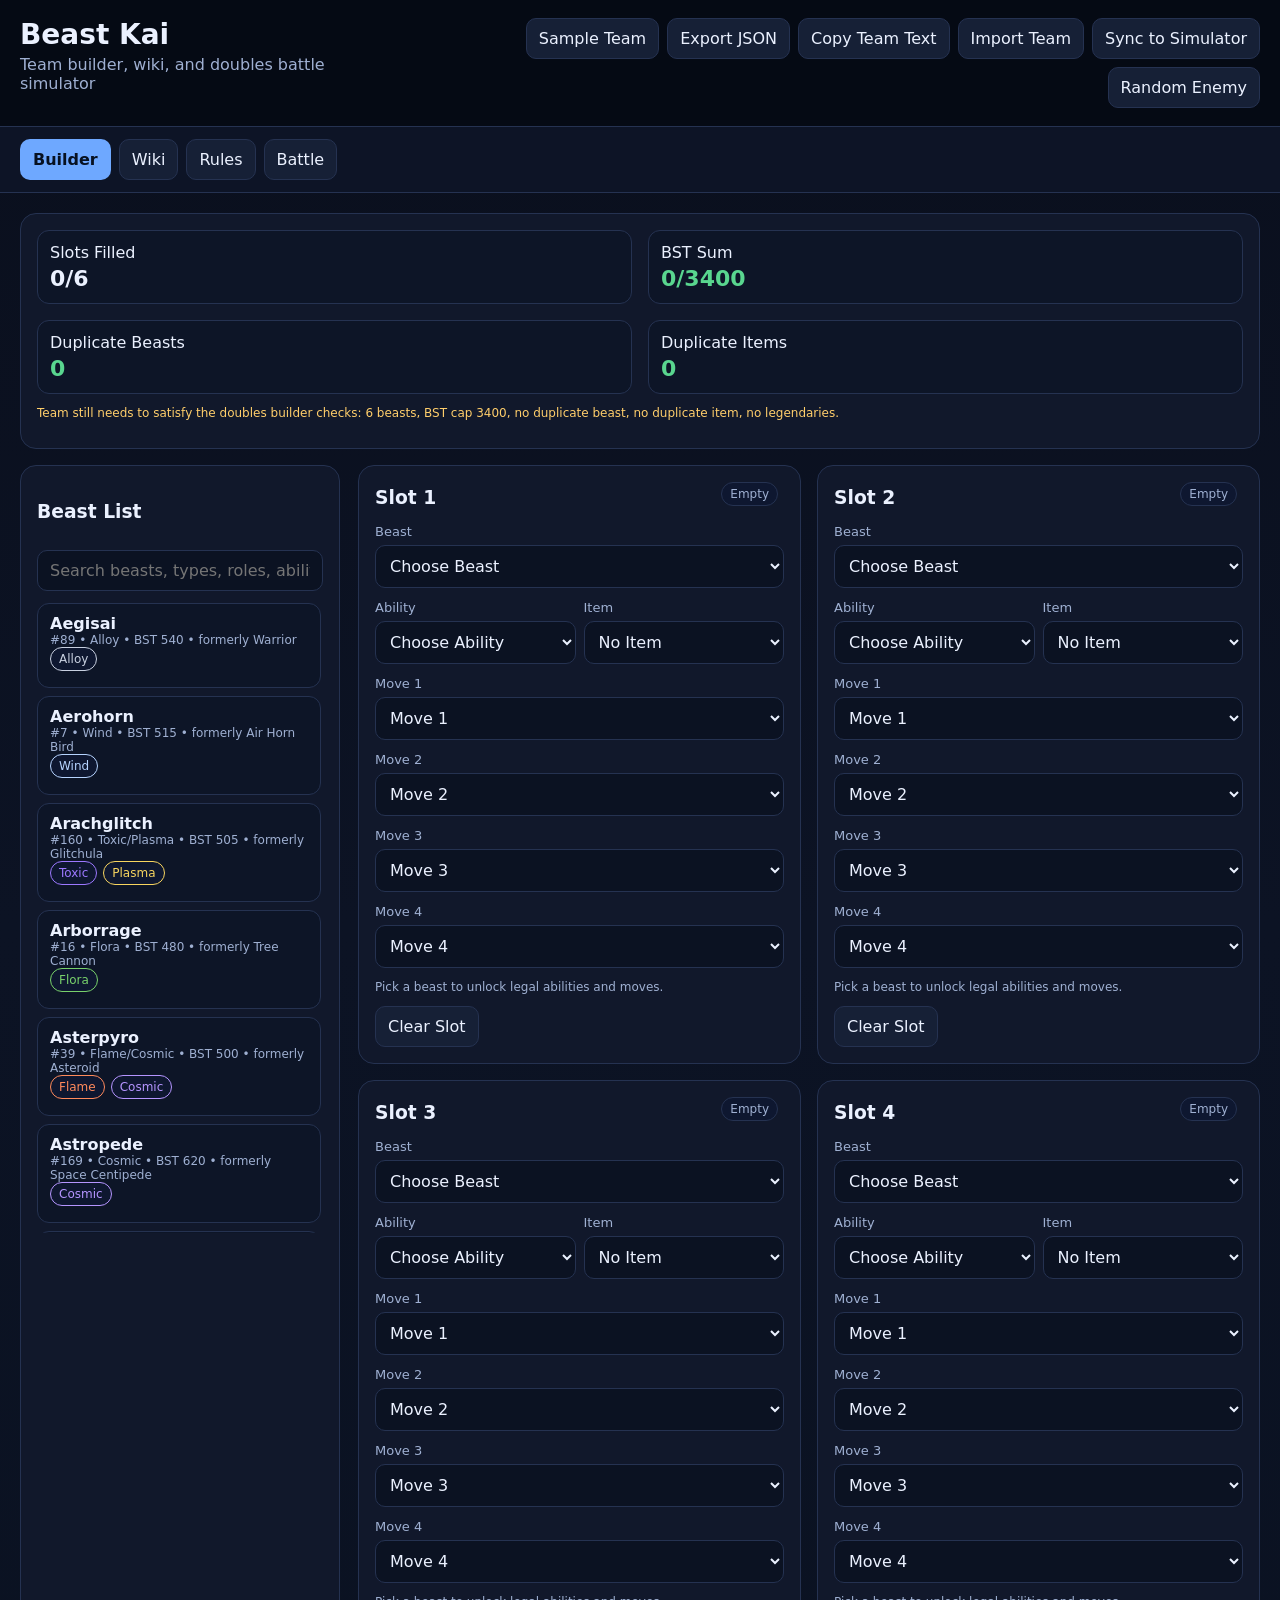
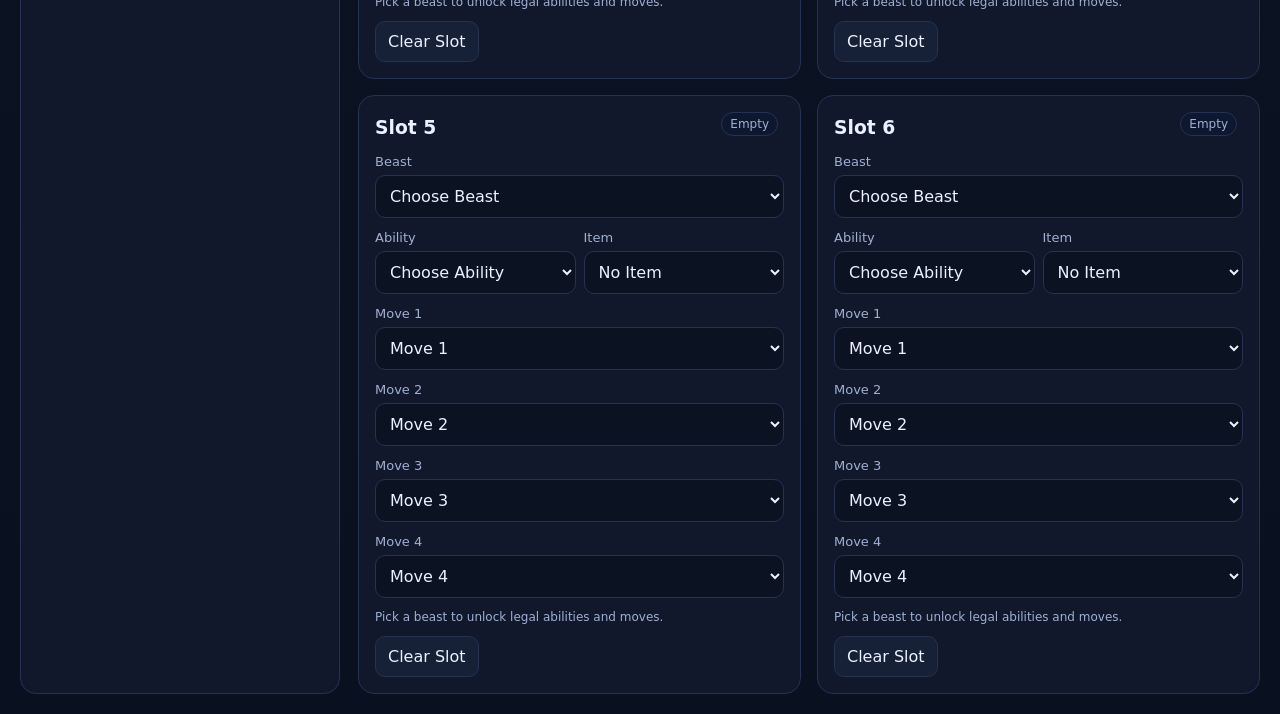
==== commit 7ce6a486: "Update index.html" ====
--- a/index.html
+++ b/index.html
@@ -4,71 +4,143 @@
 <meta charset="UTF-8">
 <meta name="viewport" content="width=device-width, initial-scale=1.0">
 <title>Beast Kai</title>
-
 <link rel="stylesheet" href="styles.css">
 </head>
-
 <body>
 
-<div class="app">
-
 <header class="topbar">
-  <h1>Beast Kai</h1>
+  <div>
+    <h1>Beast Kai</h1>
+    <p class="subtitle">Team builder, wiki, and doubles battle simulator</p>
+  </div>
+  <div class="topbar-actions">
+    <button id="sampleTeamBtn" type="button">Sample Team</button>
+    <button id="exportTeamBtn" type="button">Export JSON</button>
+    <button id="copyTeamBtn" type="button">Copy Team Text</button>
+    <button id="importTeamBtn" type="button">Import Team</button>
+    <button id="syncSimBtn" type="button">Sync to Simulator</button>
+    <button id="randomEnemyBtn" type="button">Random Enemy</button>
+  </div>
 </header>
 
-<div class="layout">
+<nav class="tabs">
+  <button class="tab active" data-tab="builder" type="button">Builder</button>
+  <button class="tab" data-tab="wiki" type="button">Wiki</button>
+  <button class="tab" data-tab="rules" type="button">Rules</button>
+  <button class="tab" data-tab="simulator" type="button">Battle</button>
+</nav>
 
-<!-- LEFT PANEL -->
-<div class="sidebar">
-  <button data-tab="battle">Battle</button>
-</div>
+<main>
+  <section id="builder" class="panel active">
+    <div class="summary" id="teamSummary"></div>
 
-<!-- MAIN -->
-<div class="main">
+    <div class="builder-layout">
+      <aside class="sidebar">
+        <h3>Beast List</h3>
+        <input id="builderSearch" class="search" type="text" placeholder="Search beasts, types, roles, abilities...">
+        <div id="builderBeastList" class="list"></div>
+      </aside>
 
-<section id="battle" class="tab">
+      <div>
+        <div id="teamSlots" class="cards two-col"></div>
+      </div>
+    </div>
+  </section>
 
-<div class="battle-layout">
+  <section id="wiki" class="panel">
+    <div class="wiki-layout">
+      <aside class="sidebar">
+        <h3>Wiki Search</h3>
+        <div class="segmented">
+          <button class="segment active" data-kind="all" type="button">All</button>
+          <button class="segment" data-kind="beast" type="button">Beasts</button>
+          <button class="segment" data-kind="move" type="button">Moves</button>
+          <button class="segment" data-kind="ability" type="button">Abilities</button>
+          <button class="segment" data-kind="item" type="button">Items</button>
+        </div>
+        <input id="wikiSearch" class="search" type="text" placeholder="Search wiki...">
+        <div id="wikiResults" class="list"></div>
+      </aside>
 
-  <!-- FIELD -->
-  <div class="battlefield">
+      <article id="wikiDetail" class="detail-card">
+        <h2>Beast Kai Wiki</h2>
+        <p>Select an entry from the left.</p>
+      </article>
+    </div>
+  </section>
 
-    <div class="side enemy">
-      <div id="enemy1" class="beast-slot"></div>
-      <div id="enemy2" class="beast-slot"></div>
+  <section id="rules" class="panel">
+    <div class="cards">
+      <div class="detail-card">
+        <h2>Battle Rules</h2>
+        <div id="rulesList" class="list"></div>
+      </div>
+
+      <div class="detail-card">
+        <h2>Status & Terrain</h2>
+        <div id="statusTerrainList"></div>
+      </div>
+
+      <div class="detail-card">
+        <h2>Type Chart</h2>
+        <div class="table-wrap">
+          <table id="typeChartTable"></table>
+        </div>
+      </div>
+    </div>
+  </section>
+
+  <section id="simulator" class="panel">
+    <div class="sim-grid">
+      <div class="detail-card">
+        <h2>Your Battle Selection</h2>
+        <p class="small">Choose exactly 4 beasts and exactly 2 leads.</p>
+        <div id="playerBattlePicker" class="list"></div>
+      </div>
+
+      <div class="detail-card">
+        <h2>Enemy Team</h2>
+        <div id="enemyBattlePicker" class="list"></div>
+      </div>
     </div>
 
-    <div class="side player">
-      <div id="player1" class="beast-slot"></div>
-      <div id="player2" class="beast-slot"></div>
+    <div class="sim-toolbar">
+      <button id="startBattleBtn" type="button">Start Battle</button>
     </div>
 
+    <div id="battleBoard" class="battle-board hidden">
+      <div class="arena">
+        <div class="side">
+          <h3>Enemy Side</h3>
+          <div id="enemyActive" class="active-row"></div>
+          <div id="enemyBench" class="bench-row"></div>
+        </div>
+
+        <div class="side">
+          <h3>Your Side</h3>
+          <div id="playerActive" class="active-row"></div>
+          <div id="playerBench" class="bench-row"></div>
+        </div>
+      </div>
+
+      <div id="battleActions" class="detail-card"></div>
+
+      <div class="detail-card">
+        <h3>Battle Log</h3>
+        <div id="battleLog" class="battle-log"></div>
+      </div>
+    </div>
+  </section>
+</main>
+
+<template id="teamSlotTemplate">
+  <div class="detail-card">
+    <div class="slot-head"></div>
+    <div class="slot-body"></div>
   </div>
-
-  <!-- RIGHT PANEL -->
-  <div class="battle-ui">
-
-    <div class="controls">
-      <button id="startBattle">Start</button>
-      <button id="attackBtn">Attack</button>
-      <button id="swapBtn">Switch</button>
-      <button id="blockBtn">Block</button>
-    </div>
-
-    <div id="battleLog" class="log"></div>
-
-  </div>
-
-</div>
-
-</section>
-
-</div>
-</div>
-</div>
+</template>
 
 <script src="data_bundle.js"></script>
 <script src="app.js"></script>
-
 </body>
 </html>
